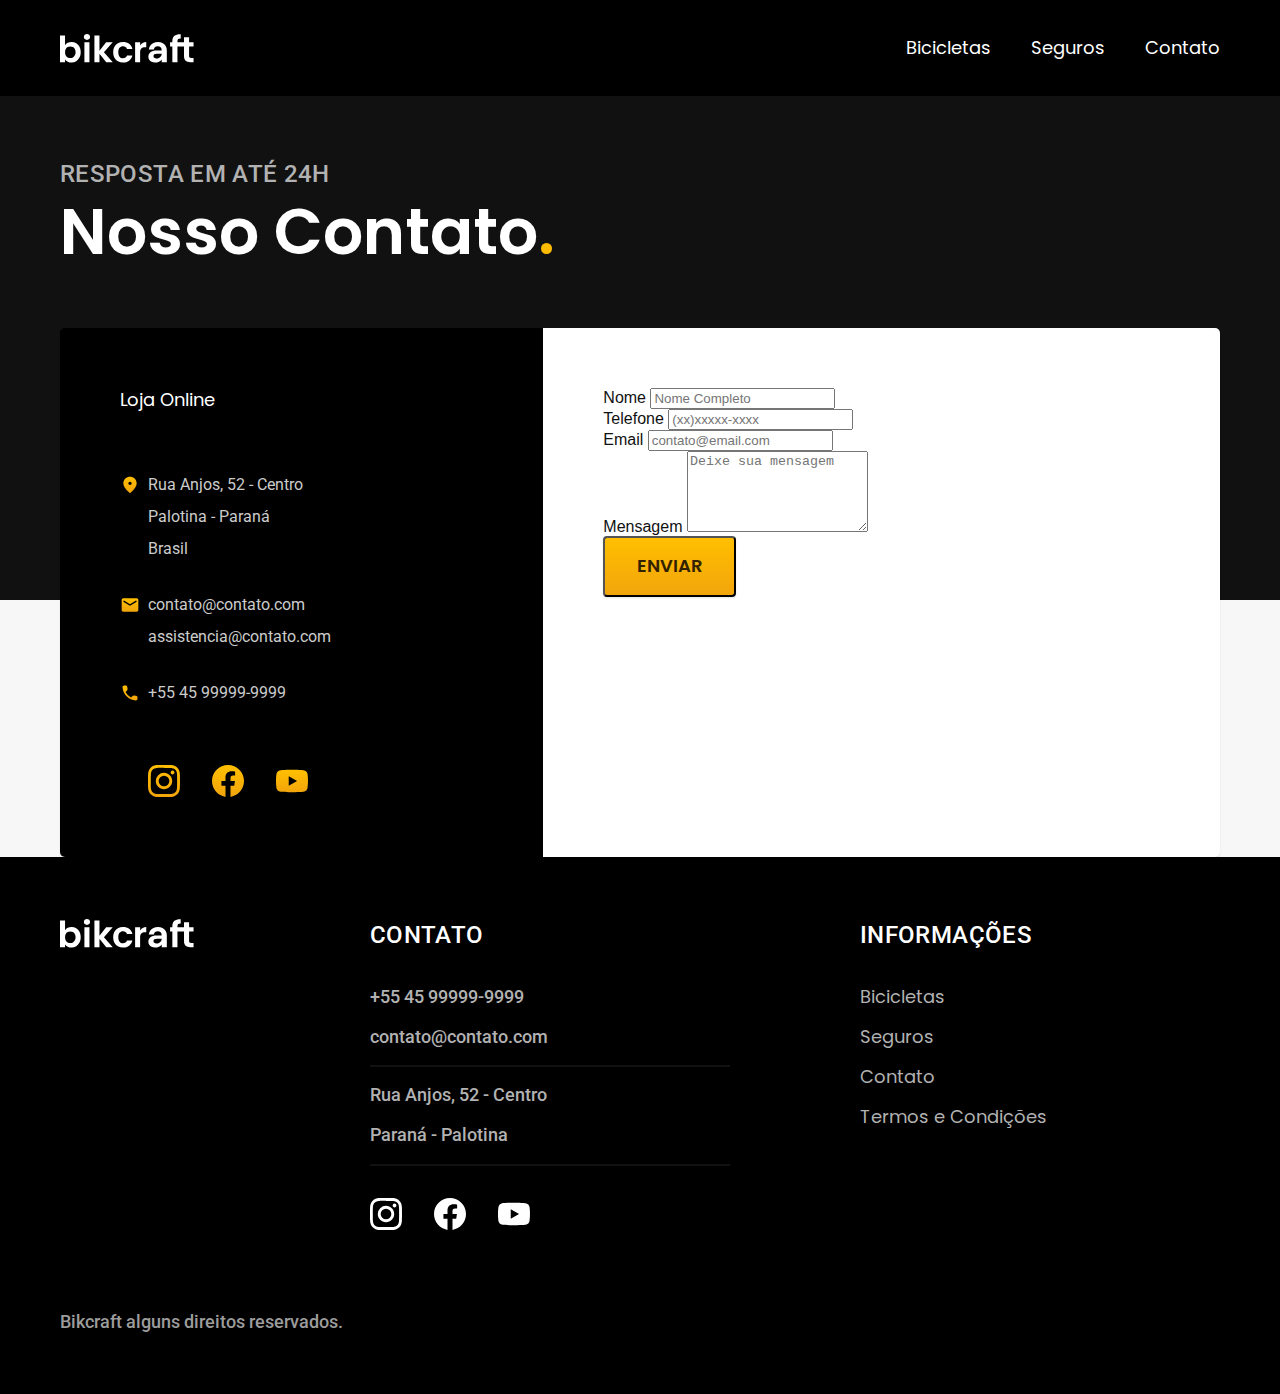
==== BikCraft/contato.html @ ed3878d5 "pagina de contato" ====
<!DOCTYPE html>
<html lang="pt-BR">

<head>
 <meta charset="UTF-8">
 <meta name="viewport" content="width=device-width, initial-scale=1.0">
 <meta name="description" content="Contato com nosa empresa Bikcraft">
 <link rel="stylesheet" href="./css/style.css">
 <link rel="preconnect" href="https://fonts.googleapis.com">
 <link rel="preconnect" href="https://fonts.gstatic.com" crossorigin>
 <link href="https://fonts.googleapis.com/css2?family=Poppins:wght@400;600&family=Roboto:wght@400;500&family=Merriweather:ital,wght@1,900&display=swap" rel="stylesheet">
 <title>Contato | Bikcraft </title>
</head>

<body id="contato">
 <header class="header-bg">
  <div class="header container">
   <a href="./"><img src="./img/bikcraft.svg" width="136" height="32" alt="Bikcraft"></a>
   <nav aria-label="primaria">
    <ul class="header-menu font-1-m cor-0">
     <li><a href="./bicicletas.html">Bicicletas</a></li>
     <li><a href="./seguros.html">Seguros</a></lS>
     <li><a href="./contato.html">Contato</a></li>
    </ul>
   </nav>
  </div>
 </header>
 <main>
  <div class="titulo-bg">
   <div class="titulo container">
    <p class="font-2-l-b cor-5">Resposta em até 24h</p>
    <h1 class="font-1-xxl cor-0">Nosso Contato<span class="cor-p1">.</span></h1>
   </div>
  </div>
  <div class="contato container">
   <section class="contato-dados" aria-label="Endereço">
    <h2 class="font-1-m cor-0">Loja Online</h2>
    <div class="contato-endereco font-2-s cor-4">
     <p>Rua Anjos, 52 - Centro</p>
     <p>Palotina - Paraná</p>
     <p>Brasil</p>
    </div>
    <address class="contato-meios font-2-s cor-4">
     <a href="mailto:contato@contato.com">contato@contato.com</a>
     <a href="mailto:assistencia@contato.com">assistencia@contato.com</a>
     <a href="tel:+5545999999999">+55 45 99999-9999</a>
    </address>
    <div class="contato-redes">
     <a href="./"><img src="./img/redes/instagram-p.svg" alt="instagram"></a>
     <a href="./"><img src="./img/redes/facebook-p.svg" alt="instagram"></a>
     <a href="./"><img src="./img/redes/youtube-p.svg" alt="instagram"></a>
    </div>
   </section>
   <section class="contato-formulario" aria-label="Formulario">
    <form class="form" action="./contato.html">
     <div>
      <label for="nome">Nome</label>
      <input type="text" id="nome" name="nome" placeholder="Nome Completo">
     </div>
     <div>
      <label for="telefone">Telefone</label>
      <input type="text" id="telefone" name="telefone" placeholder="(xx)xxxxx-xxxx">
     </div>
     <div>
      <label for="email">Email</label>
      <input type="mail" id="email" name="email" placeholder="contato@email.com">
     </div>
     <div>
      <label for="mensagem">Mensagem</label>
      <textarea rows="5" id="mensagem" name="mensagem" placeholder="Deixe sua mensagem"></textarea>
     </div>
     <button class="botao">Enviar</button>
    </form>
   </section>
  </div>
 </main>
 <footer class="footer-bg">
  <div class="footer container">
   <img src="./img/bikcraft.svg" alt="Bikcraft">
   <div class="footer-contato">
    <h3 class="font-2-l-b cor-0">Contato</h3>
    <ul class="cor-5 font-2-m">
     <li><a href="tel:+5545999999999">+55 45 99999-9999</a></li>
     <li><a href="mailto:contato@contato.com">contato@contato.com</a></li>
     <li>Rua Anjos, 52 - Centro</li>
     <li>Paraná - Palotina</li>
    </ul>
    <div class="footer-redes">
     <a href="./"><img src="./img/redes/instagram.svg" alt="instagram"></a>
     <a href="./"><img src="./img/redes/facebook.svg" alt="instagram"></a>
     <a href="./"><img src="./img/redes/youtube.svg" alt="instagram"></a>
    </div>
   </div>
   <div class="footer-informacoes">
    <h3 class="font-2-l-b cor-0">Informações</h3>
    <nav>
     <ul class="font-1-m cor-5">
      <li><a href="./bicicletas.html">Bicicletas</a></li>
      <li><a href="./seguros.html">Seguros</a></lS>
      <li><a href="./contato.html">Contato</a></li>
      <li><a href="./termos.html">Termos e Condições</a></li>
     </ul>
    </nav>
   </div>
   <p class="font-2-m cor-6 footer-copy">Bikcraft alguns direitos reservados.</p>
  </div>
 </footer>
</body>

</html>
---- BikCraft/css/style.css ----
@import './global/global.css';
@import './global/header.css';
@import './global/footer.css';
@import './utilidades/tipografia.css';
@import './utilidades/cores.css';
@import './utilidades/componentes.css';
@import './utilidades/formulario.css';
@import './home/introducao.css';
@import './home/tecnologia.css';
@import './home/parceiros.css';
@import './home/depoimento.css';
@import './bicicletas/bicicletas.css';
@import './bicicletas/bicicletas-lista.css';
@import './bicicleta/bicicleta.css';
@import './bicicleta/seguro.css';
@import './termos/termos.css';
@import './seguros/perguntas.css';
@import './seguros/vantagens.css';
@import './seguros/seguros.css';
@import './contato/contato.css';
@import './contato/loja.css';
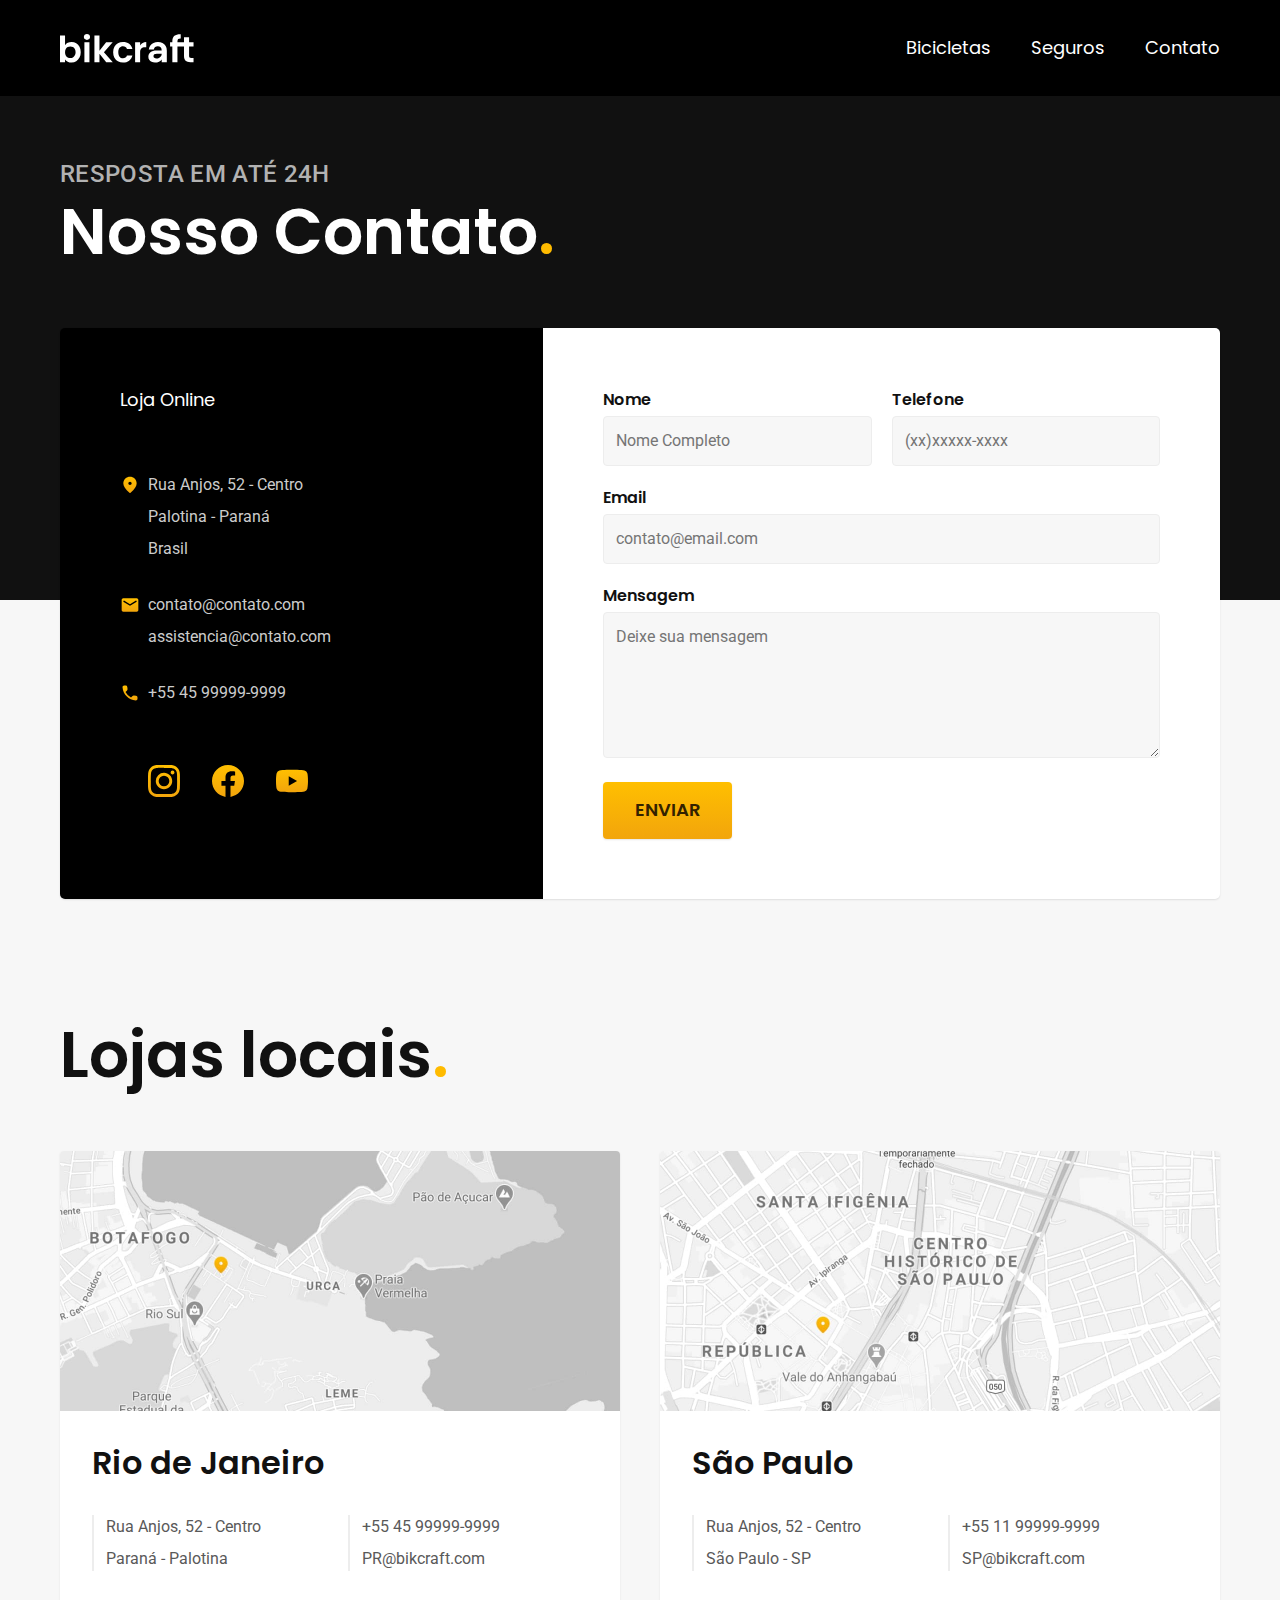
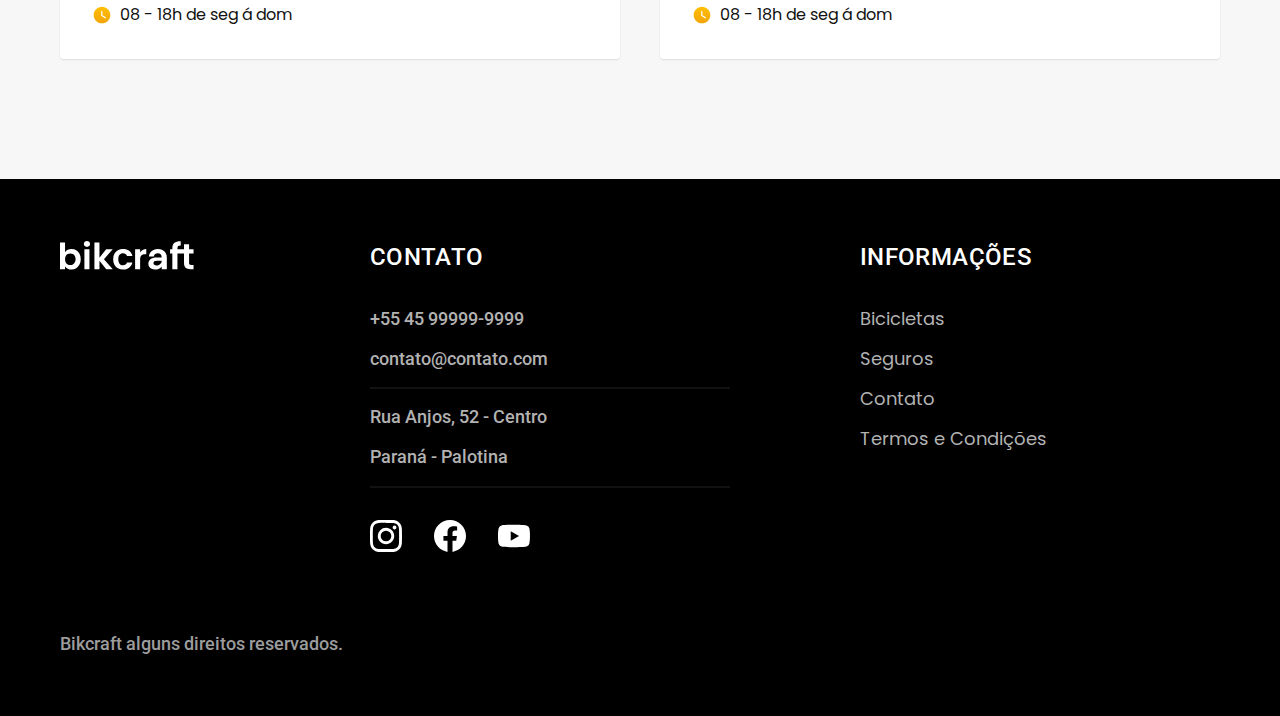
==== commit fa0d46dc: "pagina de contato" ====
--- a/BikCraft/contato.html
+++ b/BikCraft/contato.html
@@ -61,19 +61,53 @@
       <label for="telefone">Telefone</label>
       <input type="text" id="telefone" name="telefone" placeholder="(xx)xxxxx-xxxx">
      </div>
-     <div>
+     <div class="col-2">
       <label for="email">Email</label>
       <input type="mail" id="email" name="email" placeholder="contato@email.com">
      </div>
-     <div>
+     <div class="col-2">
       <label for="mensagem">Mensagem</label>
       <textarea rows="5" id="mensagem" name="mensagem" placeholder="Deixe sua mensagem"></textarea>
      </div>
-     <button class="botao">Enviar</button>
+     <button class="botao col-2">Enviar</button>
     </form>
    </section>
   </div>
  </main>
+
+ <article class="lojas container">
+  <h2 class="font-1-xxl">Lojas locais<span class="cor-p1">.</span></h2>
+  <div class="lojas-item">
+   <img src="./img/lojas/rj.jpg" alt="Endereço loja RJ">
+   <div class="lojas-conteudo">
+    <h3 class="font-1-xl">Rio de Janeiro</h3>
+    <div class="lojas-dados font-2-s cor-8">
+     <p>Rua Anjos, 52 - Centro</p>
+     <p> Paraná - Palotina</p>
+    </div>
+    <div class="lojas-dados font-2-s cor-8">
+     <a href="tel:+5545999999999">+55 45 99999-9999</a>
+     <a href="mailto:PR@bikcraft.com">PR@bikcraft.com</a>
+    </div>
+    <p class="lojas-tempo font-1-s"><img src="./img/icones/horario.svg" alt="">08 - 18h de seg á dom</p>
+   </div>
+  </div>
+  <div class="lojas-item">
+   <img src="./img/lojas/sp.jpg" alt="Endereço loja SP">
+   <div class="lojas-conteudo">
+    <h3 class="font-1-xl">São Paulo</h3>
+    <div class="lojas-dados font-2-s cor-8">
+     <p>Rua Anjos, 52 - Centro</p>
+     <p> São Paulo - SP</p>
+    </div>
+    <div class="lojas-dados font-2-s cor-8">
+     <a href="tel:+5511999999999">+55 11 99999-9999</a>
+     <a href="mailto:SP@bikcraft.com">SP@bikcraft.com</a>
+    </div>
+    <p class="lojas-tempo font-1-s"><img src="./img/icones/horario.svg" alt="">08 - 18h de seg á dom</p>
+   </div>
+  </div>
+ </article>
  <footer class="footer-bg">
   <div class="footer container">
    <img src="./img/bikcraft.svg" alt="Bikcraft">
